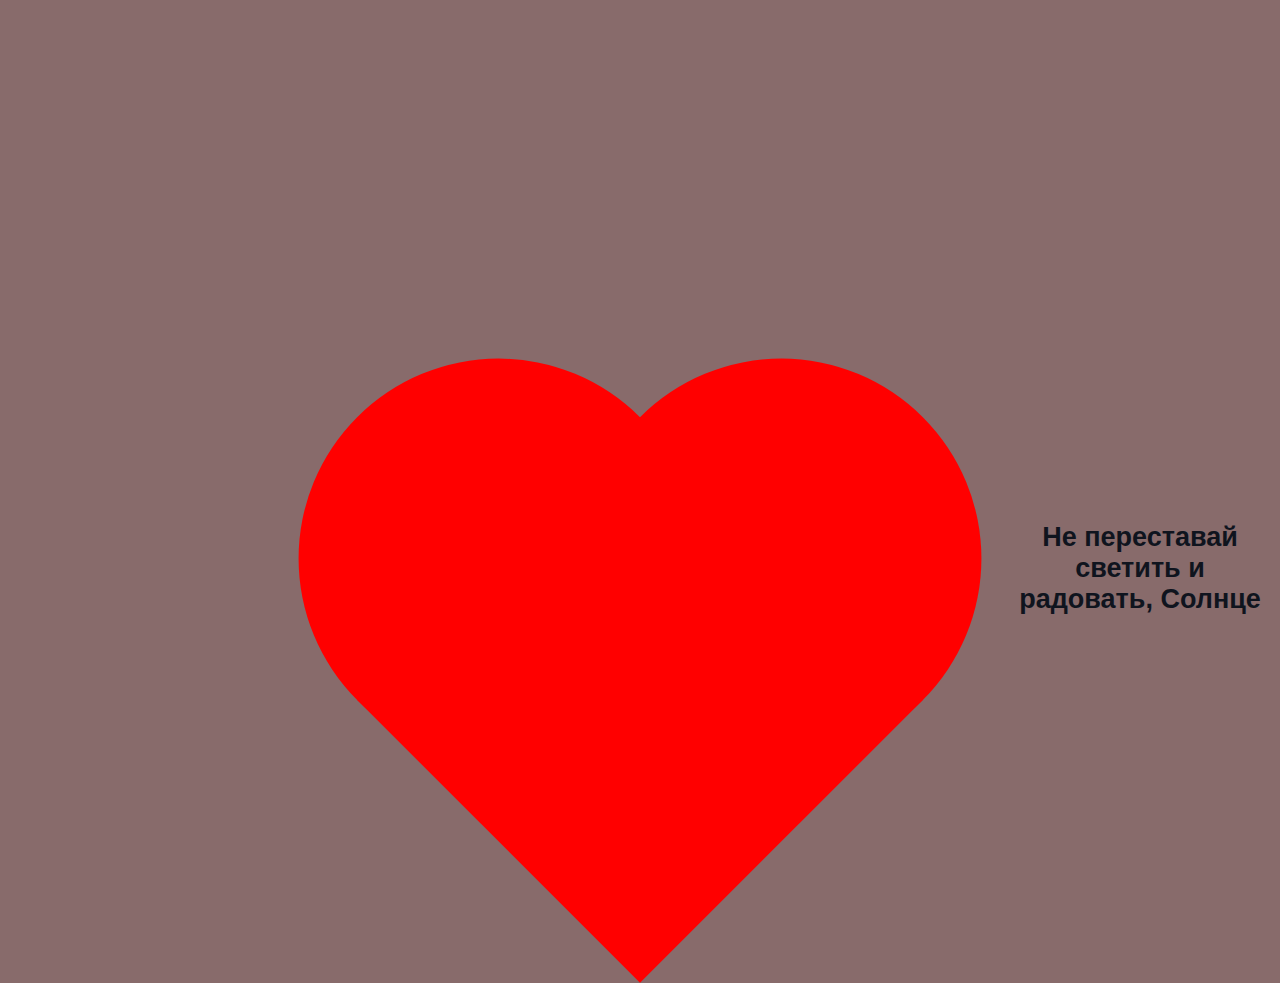
==== index.html @ 4d380251 "Rename Page.html to index.html" ====
<!DOCTYPE html>
<html>
<head>
    <meta charset="UTF-8">
    <title>Валентин</title>
    <link href="style.css" rel="stylesheet">
<body>
    <div class="wrapper">
        <div class="text">
            <h2>Не переставай светить и радовать, Солнце</h2>
        </div>
    <div class="heart">
    </div>
    <div class="pripiski">
        <h2>От меня</h2>
        <h2>Тебе</h2>
    </div>
    
</div>    
</body>
</html>
---- style.css ----
@import url('https://fonts.googleapis.com/css2?family=Montserrat:wght@200&display=swap');

.heart {
    width: 400px; 
    height: 400px; 
      background-color: red;
    transform: rotate(45deg);
    display: block;
    margin-left: auto;
    margin-right: auto
}
.wrapper {
    align-self: center;
    margin-top: 500px;
    position: relative;

}    
.text {
    font-family: 'Monteserrat', sans-serif;
    text-align: center;
    z-index: 100;
  position: absolute;
    left: 1000px;
    font-weight: 100;
   
    font: normal 18px 'Monteserrat', sans-serif;

}
.pripiski {
    font-family: 'Lobster', sans-serif;
    text-align: center;
    z-index: 100;
  position: absolute;
    left: 1400px;
    top: 200px;


    font: normal 16px 'Lobster', sans-serif;
}
body{
    
    background-color: #886b6b;
    font-family: 'Lobster', sans-serif; 
    color: #0f141e;

    font: normal 16px 'Lobster', sans-serif;
    }



.heart::before,
.heart::after {
    content : ''; 
    display: block;
    width: 400px;
    height: 400px;
    background-color: red;
    border-radius: 50%; 
    position: absolute;
}
.heart::before {
    top: -200px;
    left: 0;
}
.heart::after {
    top: 0;
    left: -200px;
}
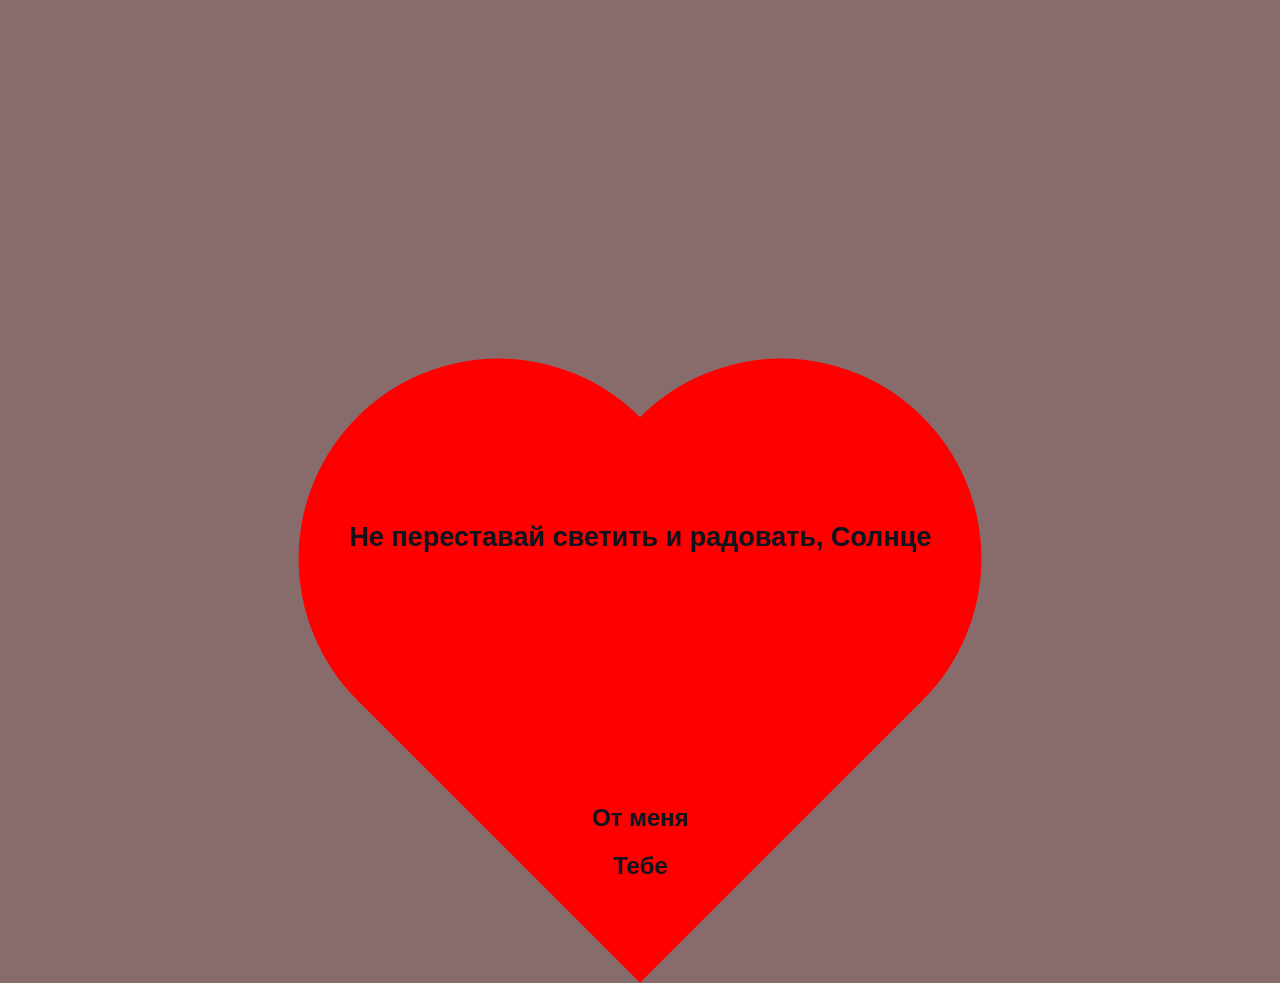
==== commit 1d929f87: "Update index.html" ====
--- a/index.html
+++ b/index.html
@@ -3,7 +3,7 @@
 <head>
     <meta charset="UTF-8">
     <title>Валентин</title>
-    <link href="style.css" rel="stylesheet">
+    <link href="styles.css" rel="stylesheet">
 <body>
     <div class="wrapper">
         <div class="text">
--- a/styles.css
+++ b/styles.css
@@ -0,0 +1,76 @@
+@import url('https://fonts.googleapis.com/css2?family=Montserrat:wght@200&display=swap');
+
+.heart {
+    width: 400px; 
+    height: 400px; 
+      background-color: red;
+    transform: rotate(45deg);
+    display: block;
+    margin-left: auto;
+    margin-right: auto
+}
+.wrapper {
+    align-self: center;
+    margin-top: 500px;
+    position: relative;
+
+}    
+.text {
+    font-family: 'Monteserrat', sans-serif;
+
+    z-index: 100;
+  position: absolute;
+    margin-left: auto;
+    margin-right: auto;
+    left: 0;
+    right: 0;
+    text-align: center;
+    font: normal 18px 'Monteserrat', sans-serif;
+
+ 
+}
+.pripiski {
+    font-family: 'Lobster', sans-serif;
+    z-index: 100;
+  position: absolute;
+  margin-left: auto;
+  margin-right: auto;
+  margin-top: auto;
+  margin-bottom: auto;
+ 
+  bottom: 0;
+  left: 0;
+  right: 0;
+  text-align: center;
+    
+    font: normal 16px 'Lobster', sans-serif;
+}
+body{
+    
+    background-color: #886b6b;
+    font-family: 'Lobster', sans-serif; 
+    color: #0f141e;
+
+    font: normal 16px 'Lobster', sans-serif;
+    }
+
+
+
+.heart::before,
+.heart::after {
+    content : ''; 
+    display: block;
+    width: 400px;
+    height: 400px;
+    background-color: red;
+    border-radius: 50%; 
+    position: absolute;
+}
+.heart::before {
+    top: -200px;
+    left: 0;
+}
+.heart::after {
+    top: 0;
+    left: -200px;
+}  
